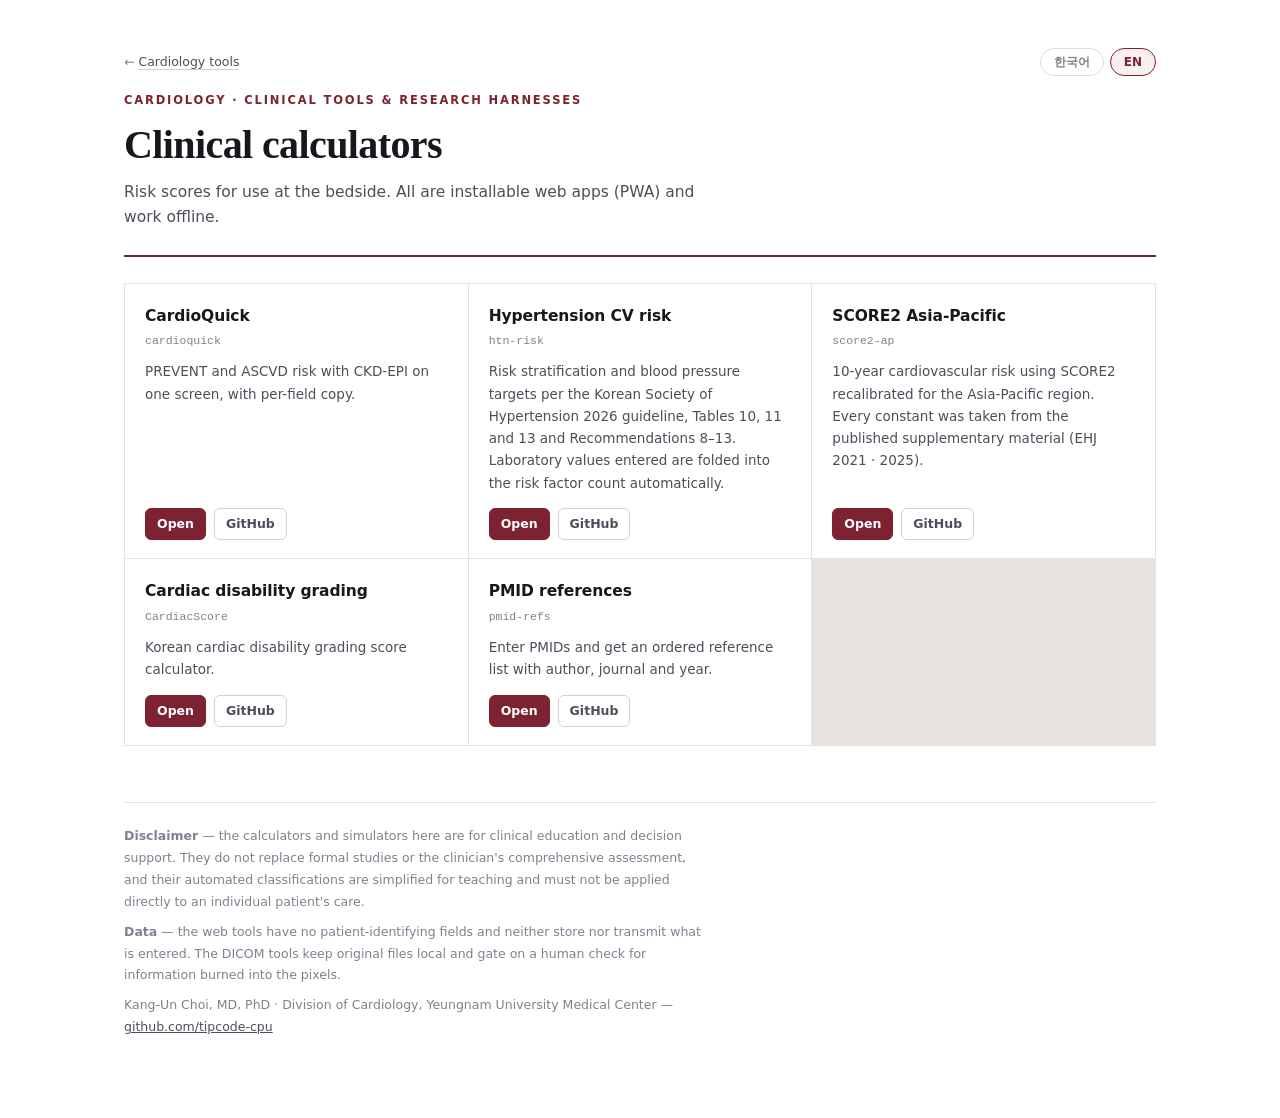
==== calculators/index.html @ c00b834e "Add the category hub site Twenty-three repositories with no entry point: a visitor saw an alphabetic" ====
<!DOCTYPE html>
<html lang="ko">
<head>
<meta charset="UTF-8">
<meta name="viewport" content="width=device-width, initial-scale=1.0">
<meta name="theme-color" content="#7d2231">
<title>임상 계산기 — 심장내과 임상 도구</title>
<meta name="description" data-i18n-attr="content:meta_desc" content="진료 중 바로 쓰는 위험도·점수 계산기. 모두 설치형 웹앱(PWA)이며 오프라인에서 동작합니다.">
<link rel="stylesheet" href="../assets/site.css">
</head>
<body>
<div class="wrap">
  <div class="langSwitch" role="group" aria-label="Language / 언어">
    <button type="button" id="lang-ko" onclick="setLang('ko')" aria-pressed="true">한국어</button>
    <button type="button" id="lang-en" onclick="setLang('en')" aria-pressed="false">EN</button>
  </div>
  <p class="crumb">← <a href="../" data-i18n="crumb">심장내과 임상 도구 모음</a></p>
  <header class="masthead">
    <p class="eyebrow" data-i18n="eyebrow">Cardiology · Clinical Tools &amp; Research Harnesses</p>
    <h1 data-i18n="title">임상 계산기</h1>
    <p class="lede" data-i18n="lede">진료 중 바로 쓰는 위험도·점수 계산기. 모두 설치형 웹앱(PWA)이며 오프라인에서 동작합니다.</p>
  </header>

  <div class="grid">
      <div class="card">
        <h3 data-i18n="cardioquick_h">CardioQuick</h3>
        <p class="slug">cardioquick</p>
        <p class="desc" data-i18n="cardioquick_d">PREVENT · ASCVD 위험도와 CKD-EPI를 한 화면에서 계산하고 항목별로 복사합니다.</p>
        <div class="links"><a class="primary" href="https://tipcode-cpu.github.io/cardioquick/" data-i18n="open">열기</a><a href="https://github.com/tipcode-cpu/cardioquick">GitHub</a></div>
      </div>
      <div class="card">
        <h3 data-i18n="htn_risk_h">고혈압 심뇌혈관 위험도</h3>
        <p class="slug">htn-risk</p>
        <p class="desc" data-i18n="htn_risk_d">대한고혈압학회 2026 진료지침 표 10·11·13과 권고 8–13에 따른 위험도 분류와 목표 혈압. 입력한 검사 수치는 자동으로 위험인자에 반영됩니다.</p>
        <div class="links"><a class="primary" href="https://tipcode-cpu.github.io/htn-risk/" data-i18n="open">열기</a><a href="https://github.com/tipcode-cpu/htn-risk">GitHub</a></div>
      </div>
      <div class="card">
        <h3 data-i18n="score2_ap_h">SCORE2 Asia-Pacific</h3>
        <p class="slug">score2-ap</p>
        <p class="desc" data-i18n="score2_ap_d">아시아·태평양 재보정 SCORE2로 10년 심혈관 위험도를 산출합니다. 모든 계수는 원 논문 부록에서 직접 옮겼습니다 (EHJ 2021 · 2025).</p>
        <div class="links"><a class="primary" href="https://tipcode-cpu.github.io/score2-ap/" data-i18n="open">열기</a><a href="https://github.com/tipcode-cpu/score2-ap">GitHub</a></div>
      </div>
      <div class="card">
        <h3 data-i18n="CardiacScore_h">심장장애 정도 판정</h3>
        <p class="slug">CardiacScore</p>
        <p class="desc" data-i18n="CardiacScore_d">장애 정도 판정 기준에 따른 심장장애 점수 계산기.</p>
        <div class="links"><a class="primary" href="https://tipcode-cpu.github.io/CardiacScore/" data-i18n="open">열기</a><a href="https://github.com/tipcode-cpu/CardiacScore">GitHub</a></div>
      </div>
      <div class="card">
        <h3 data-i18n="pmid_refs_h">PMID 레퍼런스</h3>
        <p class="slug">pmid-refs</p>
        <p class="desc" data-i18n="pmid_refs_d">PMID를 넣으면 저자·저널·연도를 정리해 참고문헌 목록을 만들어 주는 PWA.</p>
        <div class="links"><a class="primary" href="https://tipcode-cpu.github.io/pmid-refs/" data-i18n="open">열기</a><a href="https://github.com/tipcode-cpu/pmid-refs">GitHub</a></div>
      </div>
  </div>

  <footer>
    <p data-i18n="f_1"><b>면책</b> — 여기 있는 계산기와 시뮬레이터는 임상 교육 및 판단 보조 목적입니다. 정식 검사와 임상의의 종합 평가를 대체하지 않으며, 자동 분류는 교육을 위해 단순화된 것이므로 개별 환자의 진료 판단에 그대로 사용해서는 안 됩니다.</p>
    <p data-i18n="f_2"><b>데이터</b> — 웹 도구에는 환자 식별정보 입력란이 없고, 입력값을 저장하거나 외부로 전송하지 않습니다. DICOM을 다루는 도구는 원본 파일을 로컬 밖으로 내보내지 않으며, 픽셀에 새겨진 환자정보는 사람이 직접 확인하도록 게이트를 둡니다.</p>
    <p data-i18n="byline">최강운 · 영남대학교병원 심장내과 — <a href="https://github.com/tipcode-cpu">github.com/tipcode-cpu</a></p>
  </footer>
</div>
<script>
var I18N_EN = {
  "doc_title": "Clinical calculators — Cardiology tools",
  "meta_desc": "Risk scores for use at the bedside. All are installable web apps (PWA) and work offline.",
  "title": "Clinical calculators",
  "lede": "Risk scores for use at the bedside. All are installable web apps (PWA) and work offline.",
  "crumb": "Cardiology tools",
  "open": "Open",
  "eyebrow": "Cardiology · Clinical Tools &amp; Research Harnesses",
  "cardioquick_h": "CardioQuick",
  "cardioquick_d": "PREVENT and ASCVD risk with CKD-EPI on one screen, with per-field copy.",
  "htn_risk_h": "Hypertension CV risk",
  "htn_risk_d": "Risk stratification and blood pressure targets per the Korean Society of Hypertension 2026 guideline, Tables 10, 11 and 13 and Recommendations 8–13. Laboratory values entered are folded into the risk factor count automatically.",
  "score2_ap_h": "SCORE2 Asia-Pacific",
  "score2_ap_d": "10-year cardiovascular risk using SCORE2 recalibrated for the Asia-Pacific region. Every constant was taken from the published supplementary material (EHJ 2021 · 2025).",
  "CardiacScore_h": "Cardiac disability grading",
  "CardiacScore_d": "Korean cardiac disability grading score calculator.",
  "pmid_refs_h": "PMID references",
  "pmid_refs_d": "Enter PMIDs and get an ordered reference list with author, journal and year.",
  "f_1": "<b>Disclaimer</b> — the calculators and simulators here are for clinical education and decision support. They do not replace formal studies or the clinician's comprehensive assessment, and their automated classifications are simplified for teaching and must not be applied directly to an individual patient's care.",
  "f_2": "<b>Data</b> — the web tools have no patient-identifying fields and neither store nor transmit what is entered. The DICOM tools keep original files local and gate on a human check for information burned into the pixels.",
  "byline": "Kang-Un Choi, MD, PhD · Division of Cardiology, Yeungnam University Medical Center — <a href=\"https://github.com/tipcode-cpu\">github.com/tipcode-cpu</a>"
};
</script>
<script src="../assets/i18n.js"></script>
</body>
</html>
---- assets/site.css ----
/* Cardiology tools hub — shared stylesheet.
   Every page on this site is generated from one data file and shares this
   sheet, so the pages cannot drift apart. */
:root{
  --bg:#ffffff; --bg-alt:#faf8f7; --ink:#16181d; --ink-2:#4a4f5a; --ink-3:#7c828f;
  --line:#e6e2e0; --line-2:#d6d0cd;
  --accent:#7d2231; --accent-2:#9a2b3d; --accent-wash:#f7eff0;
  --serif:'Iowan Old Style','Source Serif 4',Charter,Georgia,'Times New Roman',serif;
  --sans:'Pretendard','Apple SD Gothic Neo','Segoe UI','Malgun Gothic',-apple-system,system-ui,sans-serif;
}
@media (prefers-color-scheme: dark){
  :root{
    --bg:#14161a; --bg-alt:#181b20; --ink:#e9eaee; --ink-2:#b0b5bf; --ink-3:#858b97;
    --line:#292d35; --line-2:#3a3f49;
    --accent:#e08a99; --accent-2:#f0a3b0; --accent-wash:#241a1d;
  }
}
*{box-sizing:border-box;}
html{-webkit-text-size-adjust:100%;}
body{margin:0;background:var(--bg);color:var(--ink);font-family:var(--sans);
  line-height:1.65;-webkit-font-smoothing:antialiased;}
.wrap{position:relative;max-width:1080px;margin:0 auto;padding:52px 24px 72px;}

.langSwitch{position:absolute;top:48px;right:24px;display:flex;gap:6px;z-index:30;}
.langSwitch button{font:inherit;font-size:12px;font-weight:600;line-height:1;padding:7px 13px;
  border-radius:999px;border:1px solid var(--line-2);background:transparent;color:var(--ink-2);
  opacity:.7;cursor:pointer;transition:all .15s ease;}
.langSwitch button:hover{opacity:1;}
.langSwitch button[aria-pressed="true"]{opacity:1;color:var(--accent);
  border-color:var(--accent);background:var(--accent-wash);}

.crumb{font-size:12.5px;color:var(--ink-3);margin:0 0 18px;}
.crumb a{color:var(--ink-2);text-decoration:none;border-bottom:1px solid var(--line-2);}
.crumb a:hover{color:var(--accent);border-color:var(--accent);}

header.masthead{border-bottom:2px solid var(--accent);padding-bottom:24px;margin-bottom:26px;}
.eyebrow{font-size:11.5px;letter-spacing:.16em;text-transform:uppercase;color:var(--accent);
  font-weight:700;margin:0 0 12px;}
h1{font-family:var(--serif);font-size:clamp(27px,4.2vw,40px);line-height:1.15;font-weight:600;
  letter-spacing:-.015em;margin:0 0 12px;max-width:22ch;}
.lede{color:var(--ink-2);font-size:15.5px;margin:0;max-width:62ch;}
.byline{margin:18px 0 0;font-size:13px;color:var(--ink-3);}
.byline a{color:var(--ink-2);}

.grid{display:grid;grid-template-columns:repeat(auto-fill,minmax(300px,1fr));gap:1px;
  background:var(--line);border:1px solid var(--line);margin-top:26px;}
.card{background:var(--bg);padding:20px 20px 18px;display:flex;flex-direction:column;
  transition:background .15s ease;}
.card:hover{background:var(--bg-alt);}
.card h2,.card h3{font-size:15.5px;font-weight:650;margin:0 0 3px;letter-spacing:-.005em;
  font-family:var(--sans);}
.card .slug{font-family:ui-monospace,SFMono-Regular,Menlo,Consolas,monospace;
  font-size:11.5px;color:var(--ink-3);margin:0 0 9px;}
.card p.desc{font-size:13.5px;color:var(--ink-2);margin:0 0 14px;flex:1;}
.card code{font-family:ui-monospace,SFMono-Regular,Menlo,Consolas,monospace;font-size:.92em;
  background:var(--bg-alt);padding:1px 4px;border-radius:3px;}
.links{display:flex;gap:8px;flex-wrap:wrap;align-items:center;}
.links a{font-size:12.5px;font-weight:600;text-decoration:none;padding:5px 11px;border-radius:6px;
  border:1px solid var(--line-2);color:var(--ink-2);transition:all .13s ease;}
.links a:hover{border-color:var(--accent);color:var(--accent);}
.links a.primary{background:var(--accent);border-color:var(--accent);color:#fff;}
.links a.primary:hover{background:var(--accent-2);border-color:var(--accent-2);color:#fff;}
@media (prefers-color-scheme: dark){
  .links a.primary,.links a.primary:hover{color:#1a1113;}
}
.tag{display:inline-block;font-size:10.5px;font-weight:700;letter-spacing:.05em;
  text-transform:uppercase;padding:2px 7px;border-radius:4px;margin-left:7px;vertical-align:2px;
  background:var(--accent-wash);color:var(--accent);border:1px solid var(--line-2);}

/* root index: category cards */
.catgrid{display:grid;grid-template-columns:repeat(auto-fill,minmax(320px,1fr));gap:1px;
  background:var(--line);border:1px solid var(--line);margin-top:30px;}
a.cat{background:var(--bg);padding:26px 24px;text-decoration:none;color:inherit;display:block;
  transition:background .15s ease;}
a.cat:hover{background:var(--bg-alt);}
a.cat h2{font-family:var(--serif);font-size:21px;font-weight:600;margin:0 0 8px;
  letter-spacing:-.01em;color:var(--ink);}
a.cat p{font-size:13.5px;color:var(--ink-2);margin:0 0 14px;}
a.cat .meta{font-size:12px;color:var(--accent);font-weight:700;letter-spacing:.04em;}

footer{margin-top:56px;padding-top:22px;border-top:1px solid var(--line);
  color:var(--ink-3);font-size:12.5px;line-height:1.75;}
footer p{margin:0 0 8px;max-width:74ch;}
footer a{color:var(--ink-2);}
@media(max-width:620px){
  .wrap{padding:36px 18px 56px;}
  .langSwitch{position:static;justify-content:flex-end;margin:0 0 16px;}
  .grid,.catgrid{grid-template-columns:1fr;}
}
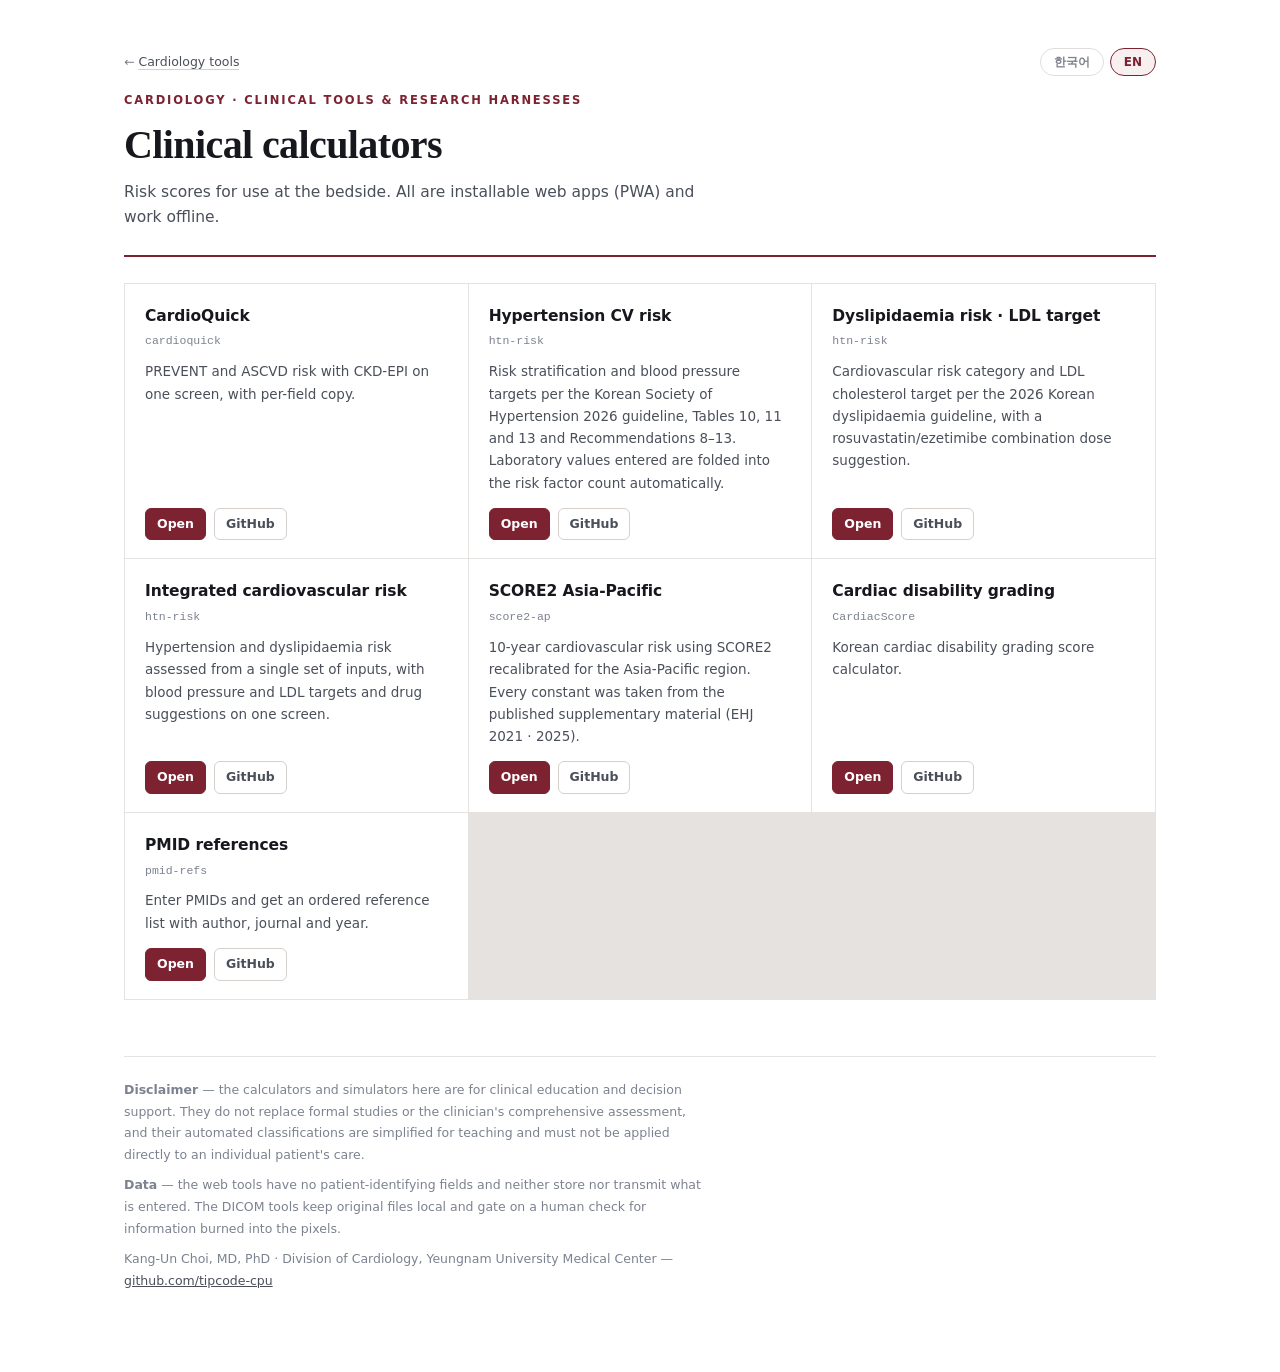
==== commit 0ba6549c: "계산기 허브에 이상지질혈증·통합 위험도 계산기 추가 htn-risk 레포에 추가된 lipid-risk-calculator.html, cardio-risk-calculator.htm" ====
--- a/calculators/index.html
+++ b/calculators/index.html
@@ -33,6 +33,18 @@
         <p class="slug">htn-risk</p>
         <p class="desc" data-i18n="htn_risk_d">대한고혈압학회 2026 진료지침 표 10·11·13과 권고 8–13에 따른 위험도 분류와 목표 혈압. 입력한 검사 수치는 자동으로 위험인자에 반영됩니다.</p>
         <div class="links"><a class="primary" href="https://tipcode-cpu.github.io/htn-risk/" data-i18n="open">열기</a><a href="https://github.com/tipcode-cpu/htn-risk">GitHub</a></div>
+      </div>
+      <div class="card">
+        <h3 data-i18n="lipid_risk_h">이상지질혈증 위험도 · LDL 목표</h3>
+        <p class="slug">htn-risk</p>
+        <p class="desc" data-i18n="lipid_risk_d">이상지질혈증 진료지침 2026에 따른 심혈관 위험도 분류와 LDL 콜레스테롤 목표, rosuvastatin/ezetimibe 복합제 용량 추천.</p>
+        <div class="links"><a class="primary" href="https://tipcode-cpu.github.io/htn-risk/lipid-risk-calculator.html" data-i18n="open">열기</a><a href="https://github.com/tipcode-cpu/htn-risk">GitHub</a></div>
+      </div>
+      <div class="card">
+        <h3 data-i18n="cardio_risk_h">심혈관 통합 위험도</h3>
+        <p class="slug">htn-risk</p>
+        <p class="desc" data-i18n="cardio_risk_d">고혈압과 이상지질혈증 위험도를 한 번의 입력으로 함께 평가해 목표 혈압·LDL 목표와 약물 추천을 한 화면에 보여줍니다.</p>
+        <div class="links"><a class="primary" href="https://tipcode-cpu.github.io/htn-risk/cardio-risk-calculator.html" data-i18n="open">열기</a><a href="https://github.com/tipcode-cpu/htn-risk">GitHub</a></div>
       </div>
       <div class="card">
         <h3 data-i18n="score2_ap_h">SCORE2 Asia-Pacific</h3>
@@ -73,6 +85,10 @@
   "cardioquick_d": "PREVENT and ASCVD risk with CKD-EPI on one screen, with per-field copy.",
   "htn_risk_h": "Hypertension CV risk",
   "htn_risk_d": "Risk stratification and blood pressure targets per the Korean Society of Hypertension 2026 guideline, Tables 10, 11 and 13 and Recommendations 8–13. Laboratory values entered are folded into the risk factor count automatically.",
+  "lipid_risk_h": "Dyslipidaemia risk · LDL target",
+  "lipid_risk_d": "Cardiovascular risk category and LDL cholesterol target per the 2026 Korean dyslipidaemia guideline, with a rosuvastatin/ezetimibe combination dose suggestion.",
+  "cardio_risk_h": "Integrated cardiovascular risk",
+  "cardio_risk_d": "Hypertension and dyslipidaemia risk assessed from a single set of inputs, with blood pressure and LDL targets and drug suggestions on one screen.",
   "score2_ap_h": "SCORE2 Asia-Pacific",
   "score2_ap_d": "10-year cardiovascular risk using SCORE2 recalibrated for the Asia-Pacific region. Every constant was taken from the published supplementary material (EHJ 2021 · 2025).",
   "CardiacScore_h": "Cardiac disability grading",
